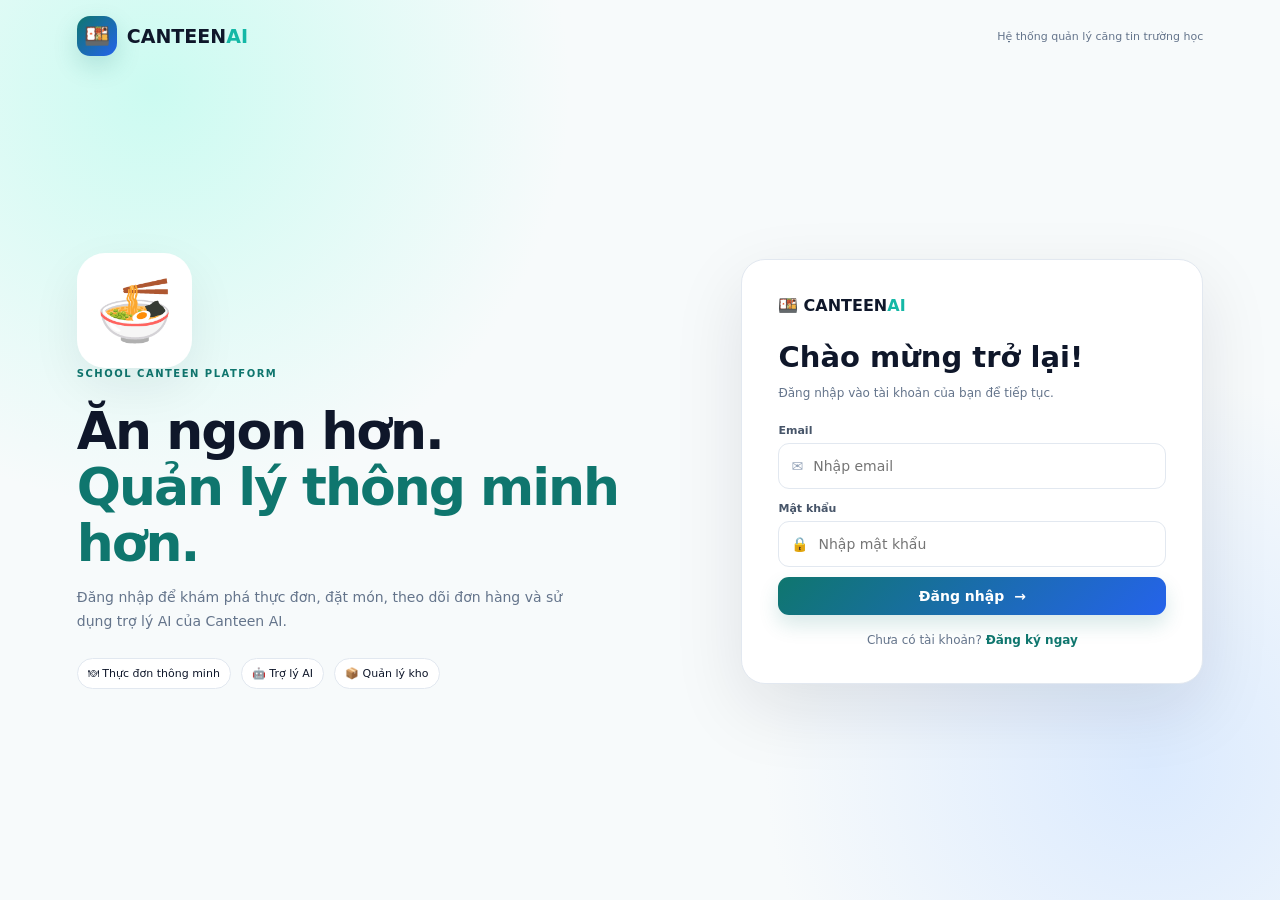
==== static/login.html @ 766ac2df "Update full canteen AI project" ====
<!doctype html>
<html lang="vi">
<head><meta charset="utf-8"><meta name="viewport" content="width=device-width,initial-scale=1"><meta name="theme-color" content="#0f766e"><title>Đăng nhập - Canteen AI</title><link rel="stylesheet" href="/static/style.css"><link rel="icon" href="/static/favicon.svg"></head>
<body class="auth-page">
<header class="auth-top"><div class="auth-top-brand"><div class="auth-top-mark">🍱</div><span>CANTEEN<span style="color:#14b8a6">AI</span></span></div><small>Hệ thống quản lý căng tin trường học</small></header>
<main class="auth-screen">
<section class="auth-visual"><div class="auth-food">🍜</div><div class="eyebrow dark">SCHOOL CANTEEN PLATFORM</div><h1>Ăn ngon hơn.<br><span>Quản lý thông minh hơn.</span></h1><p>Đăng nhập để khám phá thực đơn, đặt món, theo dõi đơn hàng và sử dụng trợ lý AI của Canteen AI.</p><div class="auth-points"><span>🍽 Thực đơn thông minh</span><span>🤖 Trợ lý AI</span><span>📦 Quản lý kho</span></div></section>
<section class="auth-card"><div class="auth-brand">🍱 <b>CANTEEN<span>AI</span></b></div><h2>Chào mừng trở lại!</h2><p>Đăng nhập vào tài khoản của bạn để tiếp tục.</p><p id="msg" class="auth-notice auth-message"></p>
<label>Email</label><div class="input-wrap">✉️<input id="email" type="email" placeholder="Nhập email"></div>
<label>Mật khẩu</label><div class="input-wrap">🔒<input id="password" type="password" placeholder="Nhập mật khẩu"></div>
<button id="loginBtn" type="button" class="primary-btn full" onclick="loginPage()">Đăng nhập <span>→</span></button>
<p class="auth-link">Chưa có tài khoản? <a href="/register">Đăng ký ngay</a></p>
<div id="demoCredentials" class="demo-box" hidden></div>
</section></main>
<script>const msg=document.getElementById('msg');const params=new URLSearchParams(location.search);if(params.get('expired')){msg.textContent='Phiên đăng nhập đã hết hạn. Vui lòng đăng nhập lại.';msg.hidden=false;}async function loginPage(){const btn=document.getElementById('loginBtn');btn.disabled=true;msg.textContent='';msg.hidden=true;try{const r=await fetch('/api/auth/login',{method:'POST',headers:{'Content-Type':'application/json'},body:JSON.stringify({email:document.getElementById('email').value.trim(),password:document.getElementById('password').value})});const d=await r.json();if(!r.ok)throw Error(d.detail||'Đăng nhập thất bại');localStorage.token=d.access_token;location.href='/';}catch(e){msg.textContent=e.message;msg.hidden=false;}finally{btn.disabled=false}}async function loadDemoCredentials(){try{const r=await fetch('/api/auth/demo-credentials');if(!r.ok)return;const data=await r.json();const box=document.getElementById('demoCredentials');const title=document.createElement('strong');title.textContent='🔑 Tài khoản demo';box.replaceChildren(title,...data.accounts.map(account=>{const item=document.createElement('small');item.textContent=`${account.role}: ${account.email} / ${account.password}`;return item}));box.hidden=false;}catch(e){}}loadDemoCredentials();</script>
</body></html>
---- static/style.css ----
:root{--primary:#0f766e;--primary2:#14b8a6;--ink:#0f172a;--muted:#64748b;--line:#e2e8f0;--bg:#f7fafb;--card:#fff;--soft:#ecfdf5;--orange:#f59e0b;--danger:#ef4444;--shadow:0 18px 50px rgba(15,23,42,.07)}
*{box-sizing:border-box}html{scroll-behavior:smooth}body{margin:0;font-family:Inter,system-ui,-apple-system,BlinkMacSystemFont,"Segoe UI",sans-serif;background:var(--bg);color:var(--ink);font-size:14px}button,input,select,textarea{font:inherit}button{cursor:pointer}.app-shell{min-height:100vh}.sidebar{position:fixed;inset:0 auto 0 0;width:260px;background:#fff;border-right:1px solid var(--line);padding:22px 16px;display:flex;flex-direction:column;z-index:30}.brand{display:flex;align-items:center;gap:11px;padding:4px 8px 24px}.brand-mark{width:42px;height:42px;border-radius:13px;background:linear-gradient(135deg,var(--primary),#2563eb);display:grid;place-items:center;font-size:22px;box-shadow:0 10px 24px rgba(15,118,110,.2)}.brand strong{display:block;font-size:19px;letter-spacing:-.7px}.brand strong span,.auth-brand span{color:var(--primary2)}.brand small{display:block;color:#94a3b8;font-size:10px;margin-top:3px}.profile-mini{display:flex;align-items:center;gap:10px;padding:12px;border-radius:14px;background:#f8fafc;border:1px solid #eef2f7;margin-bottom:20px}.avatar{width:38px;height:38px;border-radius:12px;background:linear-gradient(135deg,#14b8a6,#4f46e5);color:#fff;display:grid;place-items:center;font-weight:800;font-size:13px}.avatar.small{width:34px;height:34px;border-radius:10px}.profile-mini strong,.user-chip strong{display:block;font-size:12px}.profile-mini small,.user-chip small{display:block;color:#94a3b8;font-size:10px;margin-top:2px}.side-nav{display:flex;flex-direction:column;gap:5px}.nav-item{border:0;background:transparent;color:#64748b;text-align:left;padding:12px 13px;border-radius:12px;display:flex;align-items:center;gap:11px;transition:.2s;font-weight:600}.nav-item span{width:22px;text-align:center;font-size:16px}.nav-item:hover{background:#f0fdfa;color:var(--primary);transform:translateX(2px)}.nav-item.active{background:linear-gradient(135deg,#0f766e,#2563eb);color:#fff;box-shadow:0 10px 24px rgba(15,118,110,.18)}.nav-item em{margin-left:auto;font-style:normal;font-size:10px;background:#ef4444;color:#fff;border-radius:999px;padding:2px 6px}.nav-label{font-size:10px;letter-spacing:1.3px;color:#a1aab7;font-weight:800;padding:20px 13px 6px}.sidebar-bottom{margin-top:auto}.ai-status{display:flex;gap:9px;align-items:center;padding:11px;border:1px solid #d1fae5;background:#f0fdf4;border-radius:12px;margin-bottom:10px}.online-dot{width:8px;height:8px;background:#22c55e;border-radius:50%;box-shadow:0 0 0 4px #dcfce7}.ai-status strong{display:block;font-size:11px}.ai-status small{display:block;color:#6b7280;font-size:9px;margin-top:2px}.logout-side{width:100%;border:0;background:#fff;color:#ef4444;text-align:left;padding:11px 13px;border-radius:11px;font-weight:600}.logout-side:hover{background:#fef2f2}.main-wrap{margin-left:260px;min-height:100vh}.topbar{height:72px;background:rgba(255,255,255,.88);backdrop-filter:blur(18px);border-bottom:1px solid var(--line);display:flex;align-items:center;justify-content:space-between;padding:0 34px;position:sticky;top:0;z-index:20}.breadcrumb{display:flex;gap:9px;align-items:center;color:#94a3b8;font-size:12px}.breadcrumb b{font-weight:400;color:#cbd5e1}.breadcrumb strong{color:var(--ink)}.top-actions{display:flex;align-items:center;gap:13px}.icon-btn{position:relative;width:40px;height:40px;border:1px solid var(--line);background:#fff;border-radius:12px}.icon-btn span{position:absolute;top:4px;right:4px;width:7px;height:7px;background:#ef4444;border-radius:50%;border:2px solid #fff}.user-chip{display:flex;align-items:center;gap:8px}.mobile-menu{display:none;border:0;background:#f1f5f9;width:40px;height:40px;border-radius:10px}.main-content{max-width:1440px;margin:auto;padding:30px 36px 60px}.welcome-hero{min-height:265px;border-radius:25px;background:linear-gradient(115deg,#0f766e 0%,#0d9488 42%,#2563eb 100%);color:#fff;padding:36px 42px;display:flex;justify-content:space-between;align-items:center;overflow:hidden;position:relative;box-shadow:0 24px 50px rgba(15,118,110,.18)}.welcome-hero:after{content:"";position:absolute;width:420px;height:420px;border-radius:50%;right:-160px;top:-210px;background:rgba(255,255,255,.08)}.eyebrow{font-size:10px;letter-spacing:1.5px;font-weight:800;opacity:.78}.eyebrow.dark{color:var(--primary);opacity:1}.welcome-hero h1{font-size:31px;letter-spacing:-1.2px;margin:9px 0}.welcome-hero h1 span{color:#ccfbf1}.welcome-hero p{margin:0;color:#d8fffa;max-width:540px;line-height:1.7}.hero-actions{display:flex;gap:9px;margin-top:22px}.primary-btn,.ghost-btn,.text-btn{border:0;border-radius:11px;padding:11px 16px;font-weight:700;transition:.2s}.primary-btn{background:linear-gradient(135deg,#0f766e,#2563eb);color:#fff;box-shadow:0 10px 20px rgba(15,118,110,.16)}.welcome-hero .primary-btn{background:#fff;color:#0f766e}.ghost-btn{background:#fff;border:1px solid var(--line);color:#334155}.welcome-hero .ghost-btn{background:rgba(255,255,255,.1);border-color:rgba(255,255,255,.25);color:#fff}.primary-btn:hover,.ghost-btn:hover{transform:translateY(-2px);box-shadow:0 12px 25px rgba(15,23,42,.12)}.primary-btn.full{width:100%;display:flex;justify-content:center;gap:10px}.hero-art{width:270px;height:200px;position:relative;display:grid;place-items:center;z-index:1}.art-ring{position:absolute;width:175px;height:175px;border:1px solid rgba(255,255,255,.25);border-radius:50%;box-shadow:0 0 0 25px rgba(255,255,255,.04)}.art-emoji{font-size:95px;filter:drop-shadow(0 20px 20px rgba(0,0,0,.18))}.floating-card{position:absolute;right:-4px;bottom:5px;background:rgba(255,255,255,.95);color:var(--ink);padding:10px 13px;border-radius:13px;box-shadow:0 15px 30px rgba(0,0,0,.16);font-size:11px}.floating-card b{margin-left:3px}.floating-card small{display:block;color:#64748b;margin-top:3px}.section-head,.page-intro{display:flex;justify-content:space-between;align-items:flex-end;margin:32px 0 15px}.section-head h2,.page-intro h1{margin:5px 0 0;font-size:24px;letter-spacing:-.7px}.text-btn{background:transparent;color:var(--primary);padding:5px}.filter-bar{background:#fff;border:1px solid var(--line);padding:10px;display:grid;grid-template-columns:1fr 190px 160px;gap:8px;border-radius:15px;box-shadow:0 10px 30px rgba(15,23,42,.04)}.search-box,.price-filter{display:flex;align-items:center;gap:8px;background:#f8fafc;border:1px solid #edf2f7;border-radius:10px;padding:0 12px;color:#94a3b8}.search-box input,.price-filter input{border:0;outline:0;background:transparent;width:100%;padding:11px 4px}.filter-bar select{border:1px solid #edf2f7;background:#f8fafc;border-radius:10px;padding:0 12px;color:#475569;outline:0}.food-grid{display:grid;grid-template-columns:repeat(4,minmax(0,1fr));gap:17px;margin-top:18px}.food{background:#fff;border:1px solid var(--line);border-radius:18px;overflow:hidden;position:relative;transition:.25s;box-shadow:0 8px 25px rgba(15,23,42,.035)}.food:hover{transform:translateY(-5px);box-shadow:0 18px 40px rgba(15,23,42,.1);border-color:#cbd5e1}.food-visual{height:125px;background:linear-gradient(135deg,#ecfdf5,#eff6ff);display:grid;place-items:center;font-size:58px;position:relative}.food-visual:after{content:"";position:absolute;inset:auto -20px -40px;height:80px;background:rgba(255,255,255,.6);border-radius:50%}.food-body{padding:16px}.foodhead{display:flex;justify-content:space-between;gap:8px;align-items:flex-start}.food h3{margin:0;font-size:16px;letter-spacing:-.3px}.stock{font-size:9px;font-weight:700;padding:5px 8px;border-radius:999px;background:#dcfce7;color:#15803d;white-space:nowrap}.stock.low{background:#fef3c7;color:#a16207}.food p{color:#64748b;line-height:1.55;min-height:42px;margin:10px 0;font-size:12px}.food-price{display:flex;align-items:center;justify-content:space-between}.food-price b{font-size:16px}.qty-control{display:flex;align-items:center;gap:6px;margin-top:13px}.qty-control button{width:30px;height:30px;border:1px solid var(--line);background:#fff;border-radius:8px;color:var(--primary);font-weight:800}.qty-control input{width:48px;height:30px;text-align:center;border:1px solid var(--line);border-radius:8px;outline:0}.cart-floating{position:sticky;bottom:18px;margin:22px auto 0;max-width:620px;background:rgba(15,23,42,.94);backdrop-filter:blur(12px);color:#fff;padding:11px 13px 11px 18px;border-radius:17px;display:flex;justify-content:space-between;align-items:center;box-shadow:0 20px 45px rgba(15,23,42,.25);z-index:10}.cart-floating small{display:block;color:#94a3b8;font-size:8px;letter-spacing:1.2px}.cart-floating strong{font-size:13px}.cart-floating .primary-btn{background:#fff;color:#0f766e;box-shadow:none}.content-card{background:#fff;border:1px solid var(--line);border-radius:18px;padding:22px;box-shadow:0 10px 30px rgba(15,23,42,.045);margin-bottom:18px}.toolbar,.card-title-row{display:flex;justify-content:space-between;align-items:center;gap:15px}.toolbar-title{font-weight:800}.toolbar select{border:1px solid var(--line);border-radius:10px;padding:9px 11px;background:#fff}.order{border:1px solid #edf2f7;background:#fbfdff;border-radius:14px;padding:15px;margin-top:10px;display:flex;gap:13px;align-items:center;flex-wrap:wrap;transition:.2s}.order:hover{border-color:#cbd5e1}.order>div:first-child{min-width:190px}.order small{display:block;color:#94a3b8;margin-top:4px}.pill{padding:6px 10px;border-radius:999px;background:#eef2ff;color:#4338ca;font-size:11px;font-weight:700}.orderitems{width:100%;color:#64748b;font-size:12px;padding-top:4px}.orderactions{width:100%}.orderactions select{padding:8px;border:1px solid var(--line);border-radius:9px}.page-intro p{color:#64748b;margin:6px 0 0}.stats-grid{display:grid;grid-template-columns:repeat(6,1fr);gap:14px;margin:25px 0}.stats-grid>div{background:#fff;border:1px solid var(--line);border-radius:16px;padding:18px;box-shadow:0 8px 25px rgba(15,23,42,.035)}.stats-grid b{display:block;font-size:22px;margin-bottom:8px}.stats-grid span{font-size:10px;color:#64748b}.analytics-grid{display:grid;grid-template-columns:1fr 1fr;gap:18px}.status-grid{display:grid;grid-template-columns:repeat(3,1fr);gap:10px}.status-grid>div{background:#f8fafc;border-radius:12px;padding:14px}.status-grid b{display:block;font-size:20px}.status-grid span{color:#64748b;font-size:10px}.barrow{display:flex;justify-content:space-between;padding:13px 2px;border-bottom:1px solid #eef2f7}.muted{font-size:11px;color:#94a3b8}.ai-hero{border-radius:22px;padding:30px 34px;background:linear-gradient(120deg,#111827,#1e3a8a 58%,#0f766e);color:#fff;display:flex;justify-content:space-between;align-items:center;overflow:hidden}.ai-hero h1{font-size:29px;margin:8px 0}.ai-hero p{color:#cbd5e1;max-width:650px;line-height:1.6}.ai-orb{width:90px;height:90px;border-radius:50%;display:grid;place-items:center;font-size:38px;background:radial-gradient(circle at 35% 30%,#5eead4,#4f46e5);box-shadow:0 0 50px rgba(45,212,191,.35)}.ai-layout{display:grid;grid-template-columns:1.15fr .85fr;gap:18px;margin-top:18px}.ai-actions{display:grid;grid-template-columns:1fr 1fr;gap:10px;margin:17px 0}.ai-action{border:1px solid var(--line);background:#fff;border-radius:13px;padding:14px;text-align:left;display:flex;align-items:center;gap:10px;color:var(--ink);transition:.2s}.ai-action>span{width:38px;height:38px;border-radius:11px;background:#ecfdf5;display:grid;place-items:center;font-size:19px}.ai-action div{flex:1}.ai-action b,.ai-action small{display:block}.ai-action small{color:#94a3b8;font-size:10px;margin-top:4px}.ai-action:hover{border-color:#99f6e4;transform:translateY(-2px)}.field-label,.checkout-modal label,.auth-card label{font-size:11px;font-weight:700;color:#475569;display:block;margin:13px 0 6px}textarea{width:100%;min-height:105px;resize:vertical;border:1px solid var(--line);border-radius:12px;padding:12px;outline:0;background:#fbfdff}.answer-head{display:flex;align-items:center;gap:10px}.ai-mini{width:35px;height:35px;border-radius:11px;background:linear-gradient(135deg,#14b8a6,#4f46e5);color:#fff;display:grid;place-items:center}.answer-head b,.answer-head small{display:block}.answer-head small{font-size:10px;color:#94a3b8;margin-top:3px}.live-pill{margin-left:auto;background:#dcfce7;color:#15803d;font-size:9px;font-weight:800;padding:5px 8px;border-radius:999px}.ai-answer-card pre{white-space:pre-wrap;background:#0f172a;color:#d1fae5;border-radius:13px;padding:16px;min-height:250px;margin:17px 0 0;line-height:1.7;font-family:Inter,sans-serif;font-size:12px}.manage-tabs{display:flex;gap:5px;border-bottom:1px solid var(--line);padding-bottom:10px;margin-bottom:18px;overflow:auto}.manage-tab{white-space:nowrap;border:0;background:#fff;color:#64748b;padding:9px 12px;border-radius:9px;font-weight:700}.manage-tab.active,.manage-tab:hover{background:#ecfdf5;color:var(--primary)}.form{display:grid;grid-template-columns:repeat(auto-fit,minmax(150px,1fr));gap:8px;margin-bottom:15px}.form input,.form select{width:100%;padding:10px;border:1px solid var(--line);border-radius:9px;outline:0}.toast{position:fixed;right:25px;bottom:25px;z-index:100;background:#0f172a;color:#fff;padding:12px 16px;border-radius:12px;box-shadow:0 20px 40px rgba(0,0,0,.2);opacity:0;pointer-events:none;transform:translateY(15px);transition:.25s;font-size:12px}.toast.show{opacity:1;transform:none}.auth-screen{min-height:calc(100vh - 60px);display:grid;grid-template-columns:1.15fr .85fr;align-items:center;max-width:1180px;margin:auto;gap:40px}.auth-visual{position:relative;padding:50px}.auth-visual h1{font-size:48px;line-height:1.08;letter-spacing:-2px;margin:25px 0 14px}.auth-visual h1 span{color:var(--primary)}.auth-visual p{color:#64748b;max-width:500px;line-height:1.7}.auth-food{width:100px;height:100px;display:grid;place-items:center;font-size:54px;background:#fff;border-radius:28px;box-shadow:var(--shadow);position:relative;z-index:2}.auth-points{display:flex;gap:10px;flex-wrap:wrap;margin-top:24px}.auth-points span{font-size:11px;background:#fff;border:1px solid var(--line);padding:8px 10px;border-radius:999px}.auth-card{background:#fff;border:1px solid var(--line);border-radius:24px;padding:34px;box-shadow:0 25px 70px rgba(15,23,42,.1)}.auth-brand{font-size:16px;margin-bottom:25px}.auth-card h2{font-size:27px;margin:0 0 7px}.auth-card>p{color:#64748b;font-size:12px;margin-bottom:24px}.input-wrap{height:46px;border:1px solid var(--line);border-radius:11px;display:flex;align-items:center;padding:0 12px;gap:8px;color:#94a3b8}.input-wrap:focus-within{border-color:#5eead4;box-shadow:0 0 0 4px rgba(20,184,166,.1)}.input-wrap input{border:0;outline:0;width:100%;background:transparent}.demo-box{margin-top:18px;background:#f8fafc;border:1px solid #edf2f7;border-radius:12px;padding:11px}.demo-box strong,.demo-box small{display:block}.demo-box strong{font-size:10px}.demo-box small{color:#64748b;font-size:9px;margin-top:4px}.modal-backdrop{position:fixed;inset:0;background:rgba(15,23,42,.55);backdrop-filter:blur(6px);display:grid;place-items:center;z-index:80;padding:20px}.checkout-modal{position:relative;width:min(470px,100%);background:#fff;border-radius:22px;padding:28px;box-shadow:0 30px 80px rgba(0,0,0,.25)}.modal-close{position:absolute;right:15px;top:15px;border:0;background:#f1f5f9;width:32px;height:32px;border-radius:9px;font-size:20px;color:#64748b}.checkout-modal h2{margin:7px 0}.checkout-modal p{color:#64748b;font-size:12px}.checkout-modal select{width:100%;padding:11px;border:1px solid var(--line);border-radius:10px;background:#fff}.checkout-summary{background:#f8fafc;border-radius:12px;padding:12px;margin:14px 0;font-size:12px;max-height:150px;overflow:auto}.checkout-row{display:flex;justify-content:space-between;padding:6px 0}.checkout-total{border-top:1px solid var(--line);margin-top:5px;padding-top:10px;font-weight:800}.orb1,.orb2{position:absolute;border-radius:50%;filter:blur(2px);opacity:.6}.orb1{width:220px;height:220px;background:#ccfbf1;right:10%;top:5%}.orb2{width:130px;height:130px;background:#dbeafe;left:3%;bottom:4%}
@media(max-width:1200px){.food-grid{grid-template-columns:repeat(3,1fr)}.stats-grid{grid-template-columns:repeat(3,1fr)}.main-content{padding:25px}.auth-visual h1{font-size:40px}}
@media(max-width:900px){.sidebar{transform:translateX(-100%);transition:.25s}.sidebar-open .sidebar{transform:none;box-shadow:15px 0 45px rgba(15,23,42,.18)}.main-wrap{margin-left:0}.mobile-menu{display:block}.topbar{padding:0 18px}.breadcrumb{display:none}.user-chip div:last-child{display:none}.food-grid{grid-template-columns:repeat(2,1fr)}.welcome-hero{padding:28px}.hero-art{width:210px}.ai-layout,.analytics-grid,.auth-screen{grid-template-columns:1fr}.auth-visual{display:none}.auth-screen{max-width:520px}.auth-card{margin:25px 0}}
@media(max-width:600px){.main-content{padding:18px 13px 45px}.topbar{height:62px}.top-actions{gap:6px}.food-grid,.stats-grid{grid-template-columns:1fr}.filter-bar{grid-template-columns:1fr}.welcome-hero{min-height:0;padding:25px 22px}.hero-art{display:none}.welcome-hero h1{font-size:26px}.section-head,.page-intro{align-items:flex-start;gap:10px;flex-direction:column}.cart-floating{bottom:8px}.ai-actions{grid-template-columns:1fr}.ai-hero{padding:25px}.ai-orb{width:60px;height:60px;font-size:26px}.status-grid{grid-template-columns:1fr 1fr}.content-card{padding:16px}.auth-card{padding:25px}}

.auth-notice{margin-bottom:15px;padding:11px 13px;border:1px solid #fecaca;background:#fff1f2;color:#be123c;border-radius:12px;font-size:12px;font-weight:700;line-height:1.45}.primary-btn:disabled{opacity:.65;cursor:not-allowed;transform:none!important;box-shadow:none!important}.auth-notice[hidden]{display:none}

.modal-backdrop[hidden]{display:none!important}.modal-backdrop{pointer-events:auto}.checkout-modal{z-index:81}.modal-close{z-index:82;cursor:pointer;pointer-events:auto}.modal-close:focus{outline:3px solid rgba(20,184,166,.2);outline-offset:2px}.modal-backdrop.is-open .checkout-modal{animation:checkoutIn .18s ease-out}@keyframes checkoutIn{from{opacity:0;transform:translateY(8px) scale(.98)}to{opacity:1;transform:none}}


/* Standalone authentication pages */
.auth-page{min-height:100vh;background:radial-gradient(circle at 12% 10%,#ccfbf1 0,transparent 30%),radial-gradient(circle at 90% 85%,#dbeafe 0,transparent 28%),var(--bg);position:relative;overflow:hidden}
.auth-page .auth-top{height:72px;display:flex;align-items:center;justify-content:space-between;padding:0 6%;position:relative;z-index:2}
.auth-page .auth-top-brand{display:flex;align-items:center;gap:10px;font-weight:800;font-size:19px;color:var(--ink)}
.auth-page .auth-top-mark{width:40px;height:40px;border-radius:13px;background:linear-gradient(135deg,#0f766e,#2563eb);display:grid;place-items:center;font-size:21px;box-shadow:0 10px 24px rgba(15,118,110,.18)}
.auth-page .auth-top small{color:#64748b;font-size:11px}
.auth-page .auth-screen{min-height:calc(100vh - 72px);padding:30px 6% 60px;max-width:1320px}
.auth-page .auth-visual{padding:35px 20px 35px 0}
.auth-page .auth-visual h1{font-size:52px;margin:24px 0 15px}
.auth-page .auth-visual p{font-size:14px}
.auth-page .auth-food{width:115px;height:115px;font-size:62px}
.auth-page .auth-card{width:100%;max-width:500px;padding:36px}
.auth-page .auth-card h2{font-size:29px}
.auth-page .auth-card .input-wrap{margin-bottom:10px}
.auth-page .auth-card .primary-btn{margin-top:10px}
.auth-page .auth-link{text-align:center;margin:18px 0 0;color:#64748b;font-size:12px}
.auth-page .auth-link a{color:#0f766e;font-weight:800;text-decoration:none}
.auth-page .auth-link a:hover{text-decoration:underline}
.auth-page .auth-message{min-height:0;margin:0 0 12px}
.auth-page .auth-message:empty{display:none}
.auth-page .demo-box{margin-top:20px}
@media(max-width:900px){.auth-page .auth-screen{min-height:calc(100vh - 72px);padding:15px 20px 45px}.auth-page .auth-visual{display:none}.auth-page .auth-card{max-width:520px;margin:15px auto}.auth-page .auth-top{padding:0 20px}}

/* Detailed management UI */
.management-head{display:flex;justify-content:space-between;align-items:flex-end;gap:20px;margin:4px 0 20px}.management-head h2{margin:6px 0 4px;font-size:23px;letter-spacing:-.6px}.management-head p{margin:0;color:#64748b;line-height:1.55;font-size:12px;max-width:650px}.category-toolbar{display:flex;align-items:center;justify-content:space-between;gap:15px;background:#f8fafc;border:1px solid #edf2f7;padding:10px;border-radius:14px;margin-bottom:17px}.category-toolbar .search-box{background:#fff;flex:1}.category-summary{display:flex;gap:8px}.category-summary span{background:#fff;border:1px solid #e2e8f0;border-radius:999px;padding:8px 11px;color:#64748b;font-size:10px;font-weight:800}.category-grid{display:grid;grid-template-columns:repeat(3,minmax(0,1fr));gap:14px}.category-card{background:#fff;border:1px solid #e7edf3;border-radius:17px;padding:16px;display:flex;gap:13px;min-height:190px;box-shadow:0 8px 22px rgba(15,23,42,.035);transition:.2s}.category-card:hover{transform:translateY(-3px);border-color:#99f6e4;box-shadow:0 15px 30px rgba(15,23,42,.08)}.category-icon{width:52px;height:52px;border-radius:15px;background:linear-gradient(135deg,#ecfdf5,#eff6ff);display:grid;place-items:center;font-size:25px;flex:none}.category-card-body{min-width:0;flex:1}.category-card-top{display:flex;justify-content:space-between;gap:8px;align-items:center}.category-index{font-size:8px;font-weight:900;letter-spacing:1px;color:#94a3b8}.category-count{font-size:9px;font-weight:800;color:#0f766e;background:#ecfdf5;border-radius:999px;padding:5px 7px;white-space:nowrap}.category-card h3{font-size:17px;margin:12px 0 6px}.category-card p{font-size:11px;color:#64748b;line-height:1.55;min-height:35px;margin:0}.category-card-actions{display:flex;gap:7px;margin-top:15px}.small-btn{padding:8px 10px!important;font-size:10px}.danger-btn{border:0;background:#fee2e2;color:#dc2626;border-radius:10px;padding:8px 11px;font-weight:800;font-size:10px;cursor:pointer}.danger-btn:hover{background:#fecaca}.danger-large{padding:11px 15px}.empty-state{grid-column:1/-1;text-align:center;padding:45px 20px;background:#f8fafc;border:1px dashed #cbd5e1;border-radius:16px;color:#64748b}.empty-state>div{font-size:35px}.empty-state h3{color:#334155;margin:10px 0 5px}.empty-state p{margin:0;font-size:12px}.management-modal{position:relative;width:min(500px,100%);background:#fff;border-radius:22px;padding:28px;box-shadow:0 30px 80px rgba(0,0,0,.25)}.management-modal h2{margin:7px 0}.management-modal>p{color:#64748b;font-size:12px;line-height:1.6}.modal-input,.modal-textarea{width:100%;border:1px solid var(--line);border-radius:11px;padding:11px;outline:0;background:#fbfdff}.modal-input:focus,.modal-textarea:focus{border-color:#5eead4;box-shadow:0 0 0 4px rgba(20,184,166,.1)}.modal-textarea{min-height:90px;resize:vertical}.modal-actions{display:flex;justify-content:flex-end;gap:9px;margin-top:20px}.confirm-modal{text-align:center}.confirm-icon{width:56px;height:56px;border-radius:16px;background:#fff1f2;display:grid;place-items:center;font-size:25px;margin:0 auto 12px}.confirm-modal .modal-actions{justify-content:center}.management-modal .modal-close{position:absolute}
@media(max-width:1100px){.category-grid{grid-template-columns:repeat(2,minmax(0,1fr))}.management-head{align-items:flex-start;flex-direction:column}}
@media(max-width:700px){.category-grid{grid-template-columns:1fr}.category-toolbar{align-items:stretch;flex-direction:column}.category-summary{justify-content:space-between}.management-modal{padding:23px}}
/* ===== Detailed management UI ===== */
.management-head{display:flex;align-items:flex-start;justify-content:space-between;gap:24px;margin:4px 0 22px}.management-head h2{margin:4px 0 7px;font-size:25px}.management-head p{margin:0;max-width:680px;color:#64748b;line-height:1.55}.management-toolbar{display:flex;align-items:center;justify-content:space-between;gap:16px;padding:14px 0 20px;border-bottom:1px solid #e7edf2;margin-bottom:20px}.management-stats,.category-summary{display:flex;gap:10px;flex-wrap:wrap}.management-stats span,.category-summary span,.management-note{padding:9px 12px;border:1px solid #e4ebef;border-radius:10px;background:#f8fafb;color:#526170;font-size:13px;font-weight:700}.management-grid{display:grid;grid-template-columns:repeat(2,minmax(0,1fr));gap:16px}.manage-card{display:flex;gap:16px;border:1px solid #e4ebef;background:#fff;border-radius:18px;padding:18px;box-shadow:0 8px 24px rgba(15,118,110,.05);transition:.2s}.manage-card:hover{transform:translateY(-2px);box-shadow:0 12px 28px rgba(15,118,110,.09);border-color:#cfe5e1}.manage-card-icon,.user-avatar-large{width:58px;height:58px;min-width:58px;border-radius:15px;background:linear-gradient(135deg,#e8faf7,#eef4ff);display:grid;place-items:center;font-size:28px}.manage-card-main{min-width:0;flex:1}.manage-card-top{display:flex;align-items:center;justify-content:space-between;gap:8px}.manage-code{font-size:10px;font-weight:800;letter-spacing:.08em;color:#94a3b8}.manage-card h3{margin:7px 0 6px;font-size:18px;color:#0f172a}.manage-card p{margin:0;color:#64748b;line-height:1.45;font-size:13px}.manage-meta{display:flex;gap:12px;flex-wrap:wrap;margin-top:13px;color:#64748b;font-size:12px}.status-badge{padding:5px 9px;border-radius:999px;font-size:10px;font-weight:800}.status-badge.success{background:#e7f8f1;color:#087f5b}.status-badge.warning{background:#fff5dc;color:#a16207}.status-badge.danger{background:#ffe8e8;color:#b42318}.manage-actions{display:flex;gap:8px;flex-wrap:wrap;margin-top:15px}.small-btn{padding:8px 11px!important}.stock-in-btn,.stock-out-btn,.danger-text-btn{border:0;border-radius:9px;padding:8px 11px;font-weight:700;cursor:pointer}.stock-in-btn{background:#e8f8f2;color:#087f5b}.stock-out-btn{background:#fff0e8;color:#b45309}.danger-text-btn{background:transparent;color:#c2410c}.inventory-number{display:flex;align-items:baseline;gap:6px;margin-top:9px}.inventory-number b{font-size:26px}.inventory-number span{color:#64748b;font-size:13px}.inventory-bar{height:7px;background:#edf2f4;border-radius:99px;margin:10px 0 4px;overflow:hidden}.inventory-bar span{display:block;height:100%;background:linear-gradient(90deg,#12b886,#4f7cff);border-radius:99px}.menu-date{width:64px;height:70px;border-radius:16px;background:linear-gradient(160deg,#e8faf7,#edf3ff);display:flex;flex-direction:column;align-items:center;justify-content:center;color:#0f766e}.menu-date b{font-size:25px;line-height:1}.menu-date span{font-size:11px;text-transform:uppercase;margin-top:5px}.menu-items-current{margin-top:12px;border:1px solid #e5ebef;border-radius:12px;padding:9px;background:#fafcfd;max-height:150px;overflow:auto}.menu-items-current div{display:flex;justify-content:space-between;gap:10px;padding:8px;border-bottom:1px solid #eef2f4}.menu-items-current div:last-child{border-bottom:0}.modal-form-grid{display:grid;grid-template-columns:1fr 1fr;gap:14px}.modal-fields{display:flex;flex-direction:column;gap:8px}.modal-fields label{font-size:12px;font-weight:800;color:#475569;margin-top:5px}.action-modal{max-width:620px}.action-modal .modal-textarea{min-height:90px}.action-modal .modal-input,.action-modal select{width:100%;box-sizing:border-box}.management-note{white-space:nowrap}.empty-state{grid-column:1/-1;padding:45px 20px;text-align:center;border:1px dashed #d5e1e5;border-radius:18px;color:#64748b;background:#fbfdfd}.empty-state>div{font-size:35px}.empty-state h3{margin:9px 0 4px;color:#334155}.empty-state p{margin:0}.danger-large{padding:11px 17px!important}
@media(max-width:900px){.management-grid{grid-template-columns:1fr}.management-head,.management-toolbar{flex-direction:column;align-items:stretch}.management-note{white-space:normal}.modal-form-grid{grid-template-columns:1fr}}
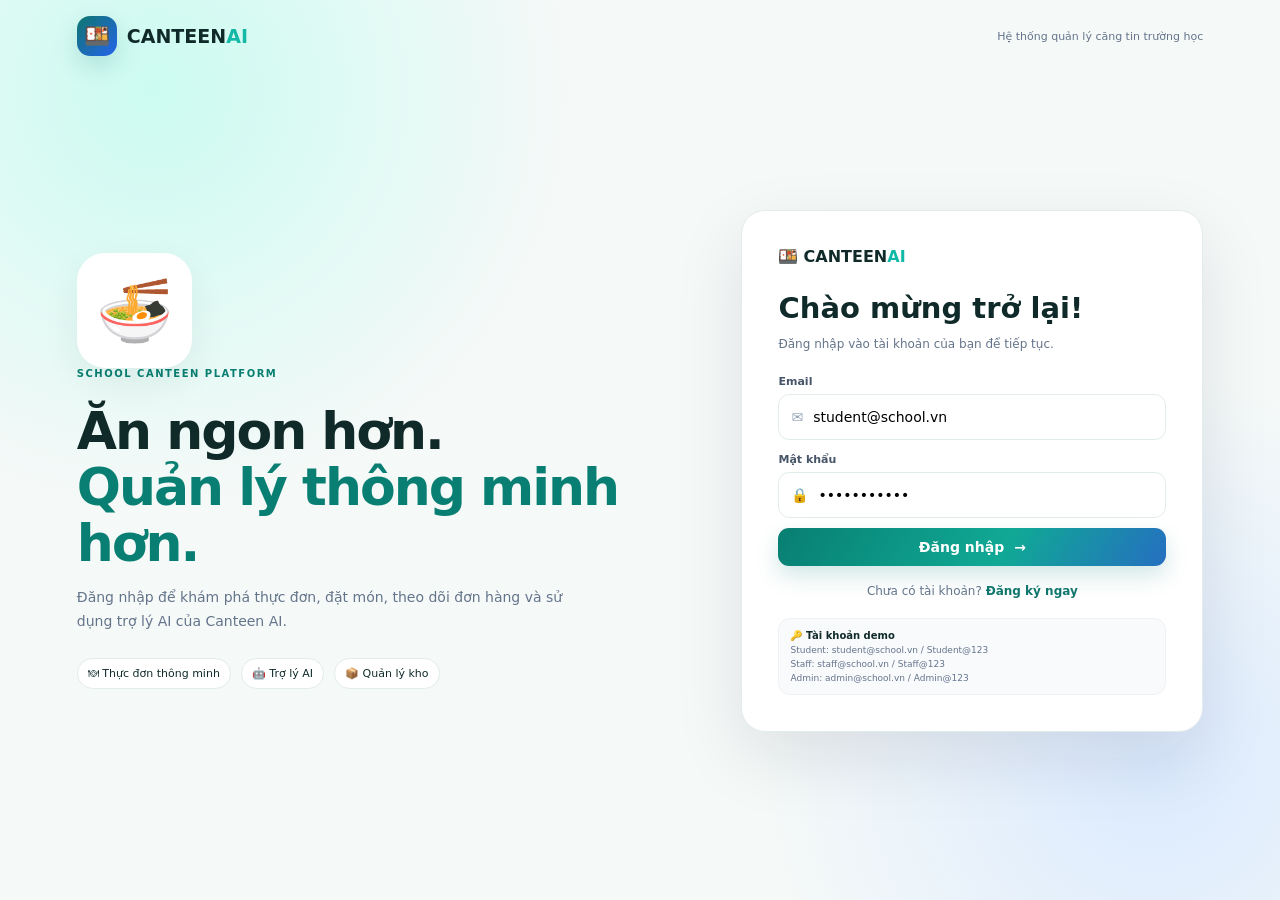
==== commit f4391784: "Upload du an CanteenAI" ====
--- a/static/login.html
+++ b/static/login.html
@@ -1,16 +1,17 @@
 <!doctype html>
 <html lang="vi">
-<head><meta charset="utf-8"><meta name="viewport" content="width=device-width,initial-scale=1"><meta name="theme-color" content="#0f766e"><title>Đăng nhập - Canteen AI</title><link rel="stylesheet" href="/static/style.css"><link rel="icon" href="/static/favicon.svg"></head>
+<head><meta charset="utf-8"><meta name="viewport" content="width=device-width,initial-scale=1"><meta name="theme-color" content="#0f766e"><title>Đăng nhập - Canteen AI</title><link rel="stylesheet" href="/static/style.css">
+  <link rel="stylesheet" href="/static/premium.css"><link rel="icon" href="/static/favicon.svg"></head>
 <body class="auth-page">
-<header class="auth-top"><div class="auth-top-brand"><div class="auth-top-mark">🍱</div><span>CANTEEN<span style="color:#14b8a6">AI</span></span></div><small>Hệ thống quản lý căng tin trường học</small></header>
+<header class="auth-top"><div class="auth-top-brand"><div class="auth-top-mark">🍱</div><span>CANTEEN<span class="auth-accent"">AI</span></span></div><small>Hệ thống quản lý căng tin trường học</small></header>
 <main class="auth-screen">
 <section class="auth-visual"><div class="auth-food">🍜</div><div class="eyebrow dark">SCHOOL CANTEEN PLATFORM</div><h1>Ăn ngon hơn.<br><span>Quản lý thông minh hơn.</span></h1><p>Đăng nhập để khám phá thực đơn, đặt món, theo dõi đơn hàng và sử dụng trợ lý AI của Canteen AI.</p><div class="auth-points"><span>🍽 Thực đơn thông minh</span><span>🤖 Trợ lý AI</span><span>📦 Quản lý kho</span></div></section>
 <section class="auth-card"><div class="auth-brand">🍱 <b>CANTEEN<span>AI</span></b></div><h2>Chào mừng trở lại!</h2><p>Đăng nhập vào tài khoản của bạn để tiếp tục.</p><p id="msg" class="auth-notice auth-message"></p>
-<label>Email</label><div class="input-wrap">✉️<input id="email" type="email" placeholder="Nhập email"></div>
-<label>Mật khẩu</label><div class="input-wrap">🔒<input id="password" type="password" placeholder="Nhập mật khẩu"></div>
-<button id="loginBtn" type="button" class="primary-btn full" onclick="loginPage()">Đăng nhập <span>→</span></button>
+<label>Email</label><div class="input-wrap">✉️<input id="email" type="email" placeholder="Nhập email" value="student@school.vn"></div>
+<label>Mật khẩu</label><div class="input-wrap">🔒<input id="password" type="password" placeholder="Nhập mật khẩu" value="Student@123"></div>
+<button id="loginBtn" type="button" class="primary-btn full">Đăng nhập <span>→</span></button>
 <p class="auth-link">Chưa có tài khoản? <a href="/register">Đăng ký ngay</a></p>
-<div id="demoCredentials" class="demo-box" hidden></div>
+<div class="demo-box"><strong>🔑 Tài khoản demo</strong><small>Student: student@school.vn / Student@123</small><small>Staff: staff@school.vn / Staff@123</small><small>Admin: admin@school.vn / Admin@123</small></div>
 </section></main>
-<script>const msg=document.getElementById('msg');const params=new URLSearchParams(location.search);if(params.get('expired')){msg.textContent='Phiên đăng nhập đã hết hạn. Vui lòng đăng nhập lại.';msg.hidden=false;}async function loginPage(){const btn=document.getElementById('loginBtn');btn.disabled=true;msg.textContent='';msg.hidden=true;try{const r=await fetch('/api/auth/login',{method:'POST',headers:{'Content-Type':'application/json'},body:JSON.stringify({email:document.getElementById('email').value.trim(),password:document.getElementById('password').value})});const d=await r.json();if(!r.ok)throw Error(d.detail||'Đăng nhập thất bại');localStorage.token=d.access_token;location.href='/';}catch(e){msg.textContent=e.message;msg.hidden=false;}finally{btn.disabled=false}}async function loadDemoCredentials(){try{const r=await fetch('/api/auth/demo-credentials');if(!r.ok)return;const data=await r.json();const box=document.getElementById('demoCredentials');const title=document.createElement('strong');title.textContent='🔑 Tài khoản demo';box.replaceChildren(title,...data.accounts.map(account=>{const item=document.createElement('small');item.textContent=`${account.role}: ${account.email} / ${account.password}`;return item}));box.hidden=false;}catch(e){}}loadDemoCredentials();</script>
-</body></html>+<script src="/static/login.js" defer></script>
+</body></html>
--- a/static/style.css
+++ b/static/style.css
@@ -24,12 +24,15 @@
 .auth-page .auth-card h2{font-size:29px}
 .auth-page .auth-card .input-wrap{margin-bottom:10px}
 .auth-page .auth-card .primary-btn{margin-top:10px}
-.auth-page .auth-link{text-align:center;margin:18px 0 0;color:#64748b;font-size:12px}
+.auth-page .auth-link{text-align:center;margin:18px 0 0;color:#64748b;font-size:12px}   
 .auth-page .auth-link a{color:#0f766e;font-weight:800;text-decoration:none}
 .auth-page .auth-link a:hover{text-decoration:underline}
 .auth-page .auth-message{min-height:0;margin:0 0 12px}
 .auth-page .auth-message:empty{display:none}
 .auth-page .demo-box{margin-top:20px}
+.auth-accent {
+    color: #14b8a6;
+}
 @media(max-width:900px){.auth-page .auth-screen{min-height:calc(100vh - 72px);padding:15px 20px 45px}.auth-page .auth-visual{display:none}.auth-page .auth-card{max-width:520px;margin:15px auto}.auth-page .auth-top{padding:0 20px}}
 
 /* Detailed management UI */
--- a/static/premium.css
+++ b/static/premium.css
@@ -0,0 +1,44 @@
+/* Canteen AI — premium visual layer. Presentation only; API and behavior stay unchanged. */
+:root{--primary:#087f72;--primary2:#10b9a7;--ink:#102a2a;--muted:#637783;--line:#e3ecec;--bg:#f5f9f8;--soft:#e8f8f4;--shadow:0 14px 38px rgba(16,42,42,.065)}
+html{scroll-padding-top:88px}
+body{background:radial-gradient(ellipse at 82% 0,rgba(16,185,167,.075),transparent 30%),radial-gradient(ellipse at 10% 80%,rgba(59,130,246,.045),transparent 28%),var(--bg);color:var(--ink);-webkit-font-smoothing:antialiased}
+button,input,select,textarea{transition:border-color .18s ease,box-shadow .18s ease,background-color .18s ease,transform .18s ease}
+button:focus-visible,a:focus-visible,input:focus-visible,select:focus-visible,textarea:focus-visible{outline:3px solid rgba(16,185,167,.35);outline-offset:2px}
+.sidebar{background:rgba(255,255,255,.94);backdrop-filter:blur(18px);border-right-color:#e1ebea;box-shadow:8px 0 32px rgba(15,45,45,.025)}
+.brand-mark{background:linear-gradient(145deg,#087f72,#14b8a6 60%,#3b82f6);box-shadow:0 12px 25px rgba(8,127,114,.23)}
+.profile-mini{background:linear-gradient(135deg,#f0fbf8,#f6f9ff);border-color:#e1efec}
+.nav-item{min-height:43px;letter-spacing:.05px}
+.nav-item.active{background:linear-gradient(115deg,#087f72,#0e9f91 58%,#2873ce);box-shadow:0 12px 25px rgba(8,127,114,.2)}
+.topbar{background:rgba(255,255,255,.83);border-bottom-color:rgba(222,234,232,.9)}
+.main-content{padding-top:34px}
+.welcome-hero{background:linear-gradient(112deg,#075e56 0%,#0b8f80 47%,#2469b7 100%);box-shadow:0 25px 60px rgba(8,127,114,.19)}
+.welcome-hero:before{content:"";position:absolute;width:300px;height:300px;border:1px solid rgba(255,255,255,.11);border-radius:50%;right:90px;bottom:-230px;box-shadow:0 0 0 28px rgba(255,255,255,.025),0 0 0 58px rgba(255,255,255,.02)}
+.welcome-hero h1{line-height:1.18;letter-spacing:-1.3px}
+.hero-art{filter:saturate(1.08)}
+.section-head{margin-top:36px}
+.section-head h2,.page-intro h1{letter-spacing:-.8px}
+.filter-bar{border-color:#e4eeec;box-shadow:0 12px 32px rgba(16,42,42,.045)}
+.search-box:focus-within,.price-filter:focus-within{border-color:#6ed8c8;box-shadow:0 0 0 4px rgba(16,185,167,.09)}
+.food{border-color:#e6eeec;box-shadow:0 10px 28px rgba(16,42,42,.045)}
+.food:hover{transform:translateY(-6px);border-color:#9cddd2;box-shadow:0 22px 45px rgba(16,42,42,.11)}
+.food-visual{background:radial-gradient(circle at 50% 35%,#fff 0,#f2fbf8 45%,#e7f4f4 100%)}
+.food-visual:after{background:rgba(255,255,255,.38)}
+.food h3{letter-spacing:-.35px}
+.primary-btn{background:linear-gradient(120deg,#087f72,#10a995 58%,#256fc0);box-shadow:0 10px 22px rgba(8,127,114,.18)}
+.primary-btn:hover{filter:saturate(1.08);transform:translateY(-2px);box-shadow:0 14px 28px rgba(8,127,114,.22)}
+.ghost-btn{border-color:#dfe9e7}
+.content-card,.stats-grid>div{border-color:#e3ecea;box-shadow:0 12px 34px rgba(16,42,42,.045)}
+.content-card{border-radius:20px}
+.order{border-color:#e8efee;background:linear-gradient(120deg,#fff,#fbfefd)}
+.order:hover{border-color:#a9ddd4;box-shadow:0 8px 20px rgba(8,127,114,.05)}
+.cart-floating{background:rgba(13,35,39,.96);border:1px solid rgba(255,255,255,.12);box-shadow:0 22px 50px rgba(13,35,39,.25)}
+.ai-hero{background:linear-gradient(112deg,#075e56,#0b8f80 55%,#2569b7);box-shadow:0 20px 50px rgba(8,127,114,.14)}
+.ai-action{border-color:#e4eeec!important;border-radius:15px!important;transition:transform .2s,border-color .2s,box-shadow .2s!important}
+.ai-action:hover{transform:translateY(-3px);border-color:#9cddd2!important;box-shadow:0 12px 28px rgba(8,127,114,.08)}
+input,select,textarea{accent-color:#0e9f91}
+.modal-backdrop{backdrop-filter:blur(8px)}
+.management-modal,.checkout-modal{border:1px solid rgba(255,255,255,.7);box-shadow:0 34px 90px rgba(9,35,39,.25)}
+.toast{border:1px solid rgba(255,255,255,.1);box-shadow:0 18px 42px rgba(9,35,39,.25)}
+@media(max-width:900px){.sidebar{background:rgba(255,255,255,.98)}.main-content{padding-top:22px}}
+@media(max-width:600px){.welcome-hero{border-radius:21px}.section-head h2{font-size:22px}.cart-floating{box-shadow:0 14px 35px rgba(13,35,39,.28)}}
+@media(prefers-reduced-motion:reduce){*,*::before,*::after{scroll-behavior:auto!important;animation-duration:.01ms!important;animation-iteration-count:1!important;transition-duration:.01ms!important}}
